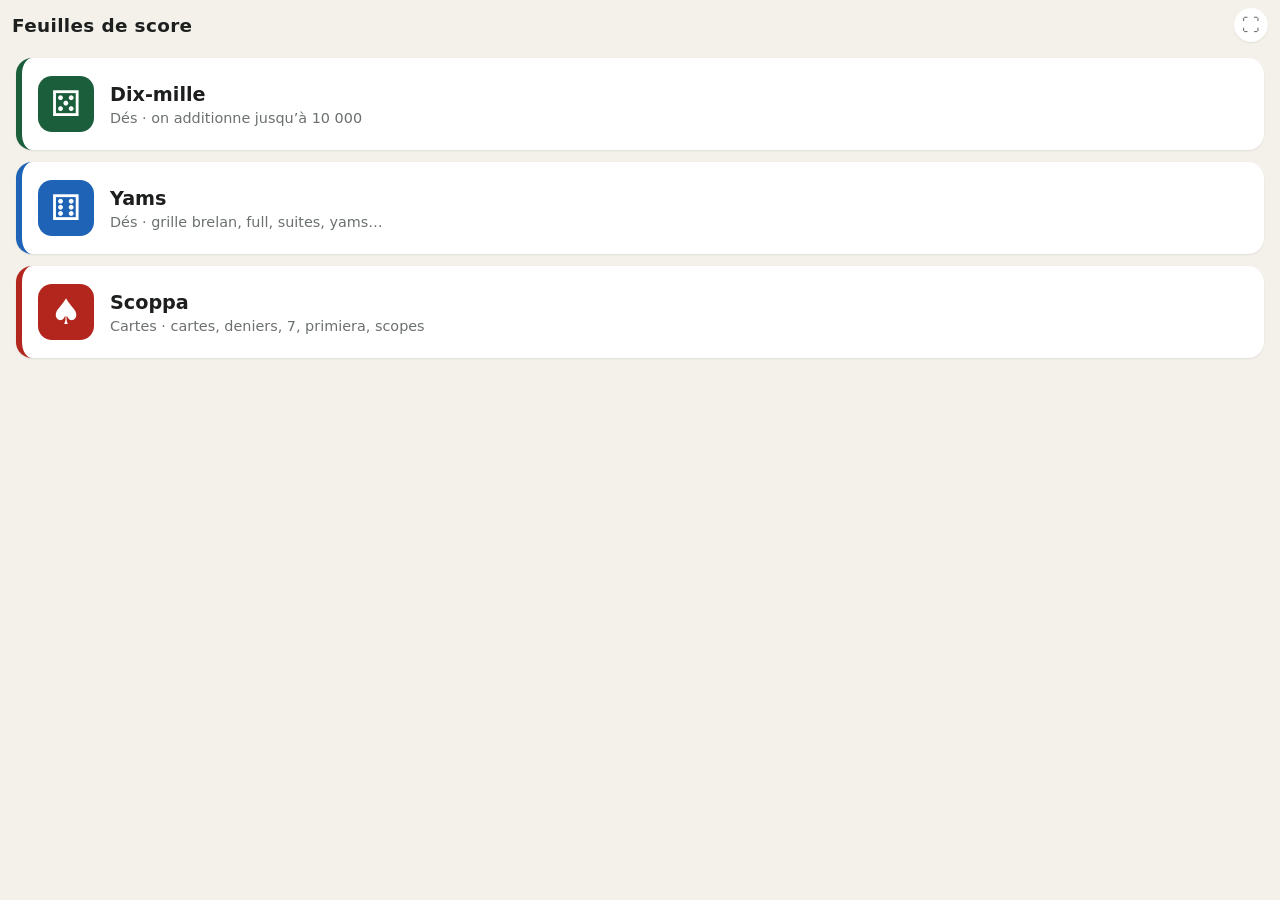
==== index.html @ cd030259 "Scoppa : saisie manche par manche avec les 5 types de points Boutons cartes, deniers, 7 de deniers e" ====
<!doctype html>
<html lang="fr">
<head>
  <meta charset="utf-8">
  <meta name="viewport" content="width=device-width, initial-scale=1, maximum-scale=1, user-scalable=no, viewport-fit=cover">
  <meta name="theme-color" content="#1b5e3b">
  <meta name="apple-mobile-web-app-capable" content="yes">
  <meta name="mobile-web-app-capable" content="yes">
  <meta name="apple-mobile-web-app-status-bar-style" content="black-translucent">
  <meta name="apple-mobile-web-app-title" content="Scores">
  <title>Feuilles de score</title>
  <link rel="manifest" href="manifest.webmanifest">
  <link rel="icon" href="icons/icon.svg" type="image/svg+xml">
  <link rel="apple-touch-icon" href="icons/icon-180.png">
  <link rel="stylesheet" href="style.css">
</head>
<body class="home">
  <header class="topbar">
    <h1>Feuilles de score</h1>
    <div class="topbar-actions">
      <button id="fsBtn" class="icon-btn" type="button" title="Plein écran" aria-label="Plein écran">⛶</button>
    </div>
  </header>

  <main class="games">
    <a class="game-card" href="dix-mille.html" style="--gc: #1b5e3b">
      <span class="game-icon">⚄</span>
      <span class="game-text"><strong>Dix-mille</strong><span>Dés · on additionne jusqu’à 10 000</span></span>
    </a>
    <a class="game-card" href="yams.html" style="--gc: #1e63b5">
      <span class="game-icon">⚅</span>
      <span class="game-text"><strong>Yams</strong><span>Dés · grille brelan, full, suites, yams…</span></span>
    </a>
    <a class="game-card" href="scoppa.html" style="--gc: #b3261e">
      <span class="game-icon">♠</span>
      <span class="game-text"><strong>Scoppa</strong><span>Cartes · cartes, deniers, 7, primiera, scopes</span></span>
    </a>
  </main>

  <div id="toast" class="toast" role="status" aria-live="polite"></div>

  <script src="common.js"></script>
  <script>initChrome();</script>
</body>
</html>
---- style.css ----
:root {
  --bg: #f3f1ea;
  --surface: #ffffff;
  --text: #1c1f1d;
  --muted: #6b716d;
  --line: #dcd8cc;
  --accent: #1b5e3b;
  --accent-text: #ffffff;
  --key: #ffffff;
  --key-fn: #e6e2d6;
  --key-press: #d3cfc2;
  --danger: #b3261e;
  --win: #b8860b;
  --shadow: 0 1px 2px rgba(0, 0, 0, .08);
}

@media (prefers-color-scheme: dark) {
  :root {
    --bg: #121412;
    --surface: #1d211e;
    --text: #eef0ec;
    --muted: #9aa29c;
    --line: #2f3530;
    --accent: #3fa36b;
    --accent-text: #08130c;
    --key: #262b27;
    --key-fn: #333a34;
    --key-press: #434b44;
    --danger: #f2766d;
    --win: #e8b931;
    --shadow: none;
  }
}

* { box-sizing: border-box; }

html, body {
  margin: 0;
  height: 100%;
  overflow: hidden;
  overscroll-behavior: none;
}

body {
  display: flex;
  flex-direction: column;
  height: 100dvh;
  background: var(--bg);
  color: var(--text);
  font-family: system-ui, -apple-system, "Segoe UI", Roboto, sans-serif;
  -webkit-tap-highlight-color: transparent;
  touch-action: manipulation;
  user-select: none;
  -webkit-user-select: none;
  padding: env(safe-area-inset-top) env(safe-area-inset-right) 0 env(safe-area-inset-left);
}

button {
  font: inherit;
  color: inherit;
  border: 0;
  background: none;
  cursor: pointer;
  touch-action: manipulation;
}

[hidden] { display: none !important; }

/* ---- Top bar ---- */
.topbar {
  display: flex;
  align-items: center;
  justify-content: space-between;
  padding: 8px 12px;
  flex: none;
}
.topbar h1 { font-size: 1.15rem; margin: 0; letter-spacing: .02em; }
.title { display: flex; align-items: center; gap: 6px; min-width: 0; }
.title h1 { white-space: nowrap; overflow: hidden; text-overflow: ellipsis; }
a.icon-btn {
  display: grid; place-items: center;
  text-decoration: none; color: var(--text);
  font-size: 1.6rem; line-height: 1; padding-bottom: 3px;
}
.topbar-actions { display: flex; gap: 6px; align-items: center; flex: none; }
.icon-btn {
  width: 34px; height: 34px; border-radius: 50%;
  font-size: 1.1rem; color: var(--muted); flex: none;
  background: var(--surface); box-shadow: var(--shadow);
}
.icon-btn.on { color: var(--win); }
#fsBtn.on { color: var(--accent); }
#soundBtn { font-size: 1.25rem; color: var(--accent); }
#soundBtn.off { color: var(--muted); text-decoration: line-through; opacity: .6; }
.pill-btn {
  padding: 8px 14px; border-radius: 999px;
  background: var(--surface); box-shadow: var(--shadow);
  font-weight: 600;
}
.editing .pill-btn { background: var(--accent); color: var(--accent-text); }

/* ---- Players ---- */
.players {
  flex: 1 1 auto;
  min-height: 0;
  overflow-y: auto;
  padding: 0 10px 8px;
  display: flex;
  flex-direction: column;
  gap: 6px;
}

.player {
  display: flex;
  align-items: center;
  gap: 8px;
  background: var(--surface);
  border-radius: 12px;
  padding: 6px 8px 6px 4px;
  box-shadow: var(--shadow);
  border: 2px solid transparent;
  min-height: 52px;
  flex: none;
  position: relative;
}
.player.selected { border-color: var(--pc); }
.player.turn .name::after {
  content: " ●";
  color: var(--pc);
  font-size: .7em;
  vertical-align: middle;
}
.player.dragging {
  opacity: .9;
  box-shadow: 0 6px 18px rgba(0, 0, 0, .25);
  z-index: 2;
}

.handle {
  width: 28px; align-self: stretch;
  display: grid; place-items: center;
  color: var(--muted); font-size: 1.1rem;
  touch-action: none; cursor: grab;
}

.dot {
  width: 22px; height: 22px; border-radius: 50%;
  background: var(--pc, var(--muted));
  flex: none;
}
button.dot { border: 2px solid var(--surface); outline: 2px solid var(--pc); }

.name {
  flex: 1 1 auto; min-width: 0;
  font-weight: 600; font-size: 1.02rem;
  white-space: nowrap; overflow: hidden; text-overflow: ellipsis;
}
.name-input {
  flex: 1 1 auto; min-width: 0;
  font: inherit; font-weight: 600; font-size: 16px;
  padding: 8px 10px; border-radius: 8px;
  border: 1px solid var(--line); background: var(--bg); color: var(--text);
  user-select: text; -webkit-user-select: text;
}

.score {
  text-align: right;
  font-variant-numeric: tabular-nums;
  padding: 4px 6px;
  border-radius: 8px;
  min-width: 76px;
}
.score .total { font-size: 1.25rem; font-weight: 700; display: block; line-height: 1.1; }
.score .last { font-size: .75rem; color: var(--muted); display: block; }
.score.win .total { color: var(--win); }
.player.setting .score { background: var(--key-fn); }

.add-box {
  width: 84px; height: 38px;
  border-radius: 8px;
  border: 1px dashed var(--line);
  display: flex; align-items: center; justify-content: flex-end;
  padding: 0 8px;
  font-variant-numeric: tabular-nums;
  font-weight: 600;
  color: var(--muted);
  flex: none;
}
.player.selected .add-box {
  border: 2px solid var(--pc);
  color: var(--text);
}
.player.selected .add-box.caret::after {
  content: "";
  width: 2px; height: 1.1em; margin-left: 2px;
  background: var(--text);
  animation: blink 1s steps(1) infinite;
}
@keyframes blink { 50% { opacity: 0; } }

.del-btn {
  width: 34px; height: 34px; border-radius: 50%;
  color: var(--danger); font-size: 1.2rem;
  flex: none;
}

.palette {
  display: flex; flex-wrap: wrap; gap: 10px;
  padding: 4px 8px 10px 36px;
  flex: none;
}
.palette button {
  width: 32px; height: 32px; border-radius: 50%;
  border: 3px solid var(--surface);
  outline: 2px solid transparent;
}
.palette button.current { outline-color: var(--text); }

.empty {
  color: var(--muted); text-align: center; padding: 24px 12px;
}

/* ---- Bottom panels ---- */
.panel {
  flex: none;
  background: var(--bg);
  border-top: 1px solid var(--line);
  padding: 8px 8px calc(8px + env(safe-area-inset-bottom));
}

.entry {
  display: flex; align-items: center; gap: 10px;
  padding: 2px 4px 8px;
  min-height: 48px;
}
.entry-text { flex: 1; min-width: 0; }
.entry-name { font-size: .85rem; color: var(--muted); white-space: nowrap; overflow: hidden; text-overflow: ellipsis; }
.entry-calc {
  font-size: 1.3rem; font-weight: 700;
  font-variant-numeric: tabular-nums;
  white-space: nowrap; overflow: hidden; text-overflow: ellipsis;
}
.mode-btn {
  padding: 8px 12px; border-radius: 10px;
  background: var(--key-fn); font-weight: 600; font-size: .9rem;
}
.mode-btn.on { background: var(--accent); color: var(--accent-text); }

.keypad {
  display: grid;
  grid-template-columns: repeat(4, 1fr);
  grid-auto-rows: clamp(46px, 8.5dvh, 72px);
  gap: 6px;
}
.keypad button {
  background: var(--key);
  border-radius: 12px;
  font-size: 1.5rem;
  font-weight: 500;
  box-shadow: var(--shadow);
}
.keypad button.fn { background: var(--key-fn); font-size: 1.35rem; }
.keypad button.ok {
  grid-column: span 2;
  background: var(--accent); color: var(--accent-text);
  font-weight: 700; font-size: 1.2rem;
}
.keypad button:active, .keypad button.pressed { background: var(--key-press); }
.keypad button.ok:active { filter: brightness(.9); }

.keypad button.span2 { grid-column: span 2; }
.keypad.compact { grid-auto-rows: clamp(40px, 6.6dvh, 60px); }

/* ---- Chips (quick values, target choice) ---- */
.chips { display: flex; flex-wrap: wrap; gap: 6px; }
.chip {
  padding: 8px 12px; border-radius: 999px;
  background: var(--surface); box-shadow: var(--shadow);
  font-weight: 600; font-variant-numeric: tabular-nums;
  min-width: 44px;
}
.chip.on { background: var(--accent); color: var(--accent-text); }
.chip.cross { color: var(--danger); }
.chip.clear { color: var(--muted); }
.chips.quick { padding: 0 4px 8px; min-height: 44px; }
.target-row {
  display: flex; align-items: center; gap: 8px; flex-wrap: wrap;
  padding: 4px 4px 6px; font-weight: 600;
}

.edit-panel { display: flex; flex-direction: column; gap: 8px; }
.wide-btn {
  padding: 14px; border-radius: 12px;
  background: var(--surface); box-shadow: var(--shadow);
  font-weight: 600;
}
.wide-btn.primary { background: var(--accent); color: var(--accent-text); }
.wide-btn.danger { color: var(--danger); }

.toast {
  position: fixed; left: 50%; top: calc(56px + env(safe-area-inset-top));
  z-index: 10;
  transform: translateX(-50%);
  background: var(--text); color: var(--bg);
  padding: 8px 14px; border-radius: 999px;
  font-size: .9rem; opacity: 0; pointer-events: none;
  transition: opacity .2s;
  white-space: nowrap;
}
.toast.show { opacity: .92; }

/* ---- Yams sheet ---- */
.grid-wrap {
  flex: 1 1 auto;
  min-height: 0;
  overflow: auto;
  padding: 0 6px 8px;
}
.sheet {
  border-collapse: separate;
  border-spacing: 0;
  min-width: 100%;
  font-variant-numeric: tabular-nums;
  background: var(--surface);
  border-radius: 12px;
  box-shadow: var(--shadow);
}
.sheet th, .sheet td {
  border-bottom: 1px solid var(--line);
  padding: 0 6px;
  height: 30px;
  text-align: center;
}
.sheet tbody th {
  position: sticky; left: 0; z-index: 1;
  background: var(--surface);
  text-align: left; font-weight: 500; font-size: .9rem;
  white-space: nowrap;
  border-right: 1px solid var(--line);
}
.sheet thead th {
  position: sticky; top: 0; z-index: 2;
  background: var(--surface);
  height: 38px;
  font-size: .85rem;
  border-bottom: 3px solid var(--line);
}
.sheet thead th:first-child { left: 0; z-index: 3; border-radius: 12px 0 0 0; }
.sheet thead th.pcol {
  border-bottom-color: var(--pc);
  min-width: 58px; max-width: 90px;
  overflow: hidden; text-overflow: ellipsis; white-space: nowrap;
}
.sheet thead th.pcol.turn { background: color-mix(in srgb, var(--pc) 22%, var(--surface)); }
.sheet td.turn { background: color-mix(in srgb, var(--pc) 9%, var(--surface)); }
.sheet .die { font-size: 1.4rem; line-height: 1; vertical-align: -2px; }
.keypad button.cross { color: var(--danger); }
.sheet td.box { font-weight: 600; font-size: 1.05rem; cursor: pointer; }
.sheet td.crossed { color: var(--danger); }
.sheet td.selected {
  outline: 3px solid var(--pc);
  outline-offset: -3px;
  border-radius: 6px;
}
.sheet td.selected.caret::after {
  content: "";
  display: inline-block; vertical-align: middle;
  width: 2px; height: 1em; margin-left: 1px;
  background: var(--text);
  animation: blink 1s steps(1) infinite;
}
.sheet tr.calc th, .sheet tr.calc td {
  background: var(--key-fn);
  font-weight: 700;
  font-size: .9rem;
}
.sheet tr.calc td.hint { color: var(--muted); font-weight: 500; font-style: italic; }
.sheet tr.sep th, .sheet tr.sep td { border-top: 2px solid var(--line); }
.sheet tr.grand th, .sheet tr.grand td { font-size: 1.05rem; height: 36px; border-bottom: 0; }
.sheet tr.grand th { border-radius: 0 0 0 12px; }

/* ---- Home ---- */
body.home { overflow-y: auto; }
.games {
  display: flex; flex-direction: column; gap: 12px;
  padding: 8px 16px calc(16px + env(safe-area-inset-bottom));
}
.game-card {
  display: flex; align-items: center; gap: 16px;
  padding: 18px 16px;
  border-radius: 16px;
  background: var(--surface); box-shadow: var(--shadow);
  color: var(--text); text-decoration: none;
  border-left: 6px solid var(--gc);
}
.game-card:active { background: var(--key-press); }
.game-icon {
  width: 56px; height: 56px; flex: none;
  display: grid; place-items: center;
  border-radius: 14px;
  background: var(--gc); color: #fff;
  font-size: 2.2rem; line-height: 1;
}
.game-text { display: flex; flex-direction: column; gap: 4px; min-width: 0; }
.game-text strong { font-size: 1.2rem; }
.game-text span { color: var(--muted); font-size: .9rem; }

/* ---- Scoppa ---- */
.board {
  display: flex; flex-wrap: wrap; gap: 8px;
  padding: 0 10px 8px;
  flex: none;
}
.team {
  flex: 1 1 0; min-width: 90px;
  background: var(--surface); box-shadow: var(--shadow);
  border-radius: 12px;
  border-top: 5px solid var(--pc);
  padding: 6px 10px 8px;
  text-align: center;
}
.team-name { font-weight: 600; font-size: .9rem; white-space: nowrap; overflow: hidden; text-overflow: ellipsis; }
.team-score { font-size: 2rem; font-weight: 800; line-height: 1.1; font-variant-numeric: tabular-nums; }
.team.won .team-score { color: var(--win); }
.board-info { flex-basis: 100%; text-align: center; color: var(--muted); font-size: .8rem; }
.board-info.won { color: var(--win); font-weight: 700; font-size: .95rem; }

.sheet-wrap {
  flex: 1 1 auto; min-height: 0;
  overflow-y: auto;
  padding: 0 10px 10px;
}
.manche {
  background: var(--surface); box-shadow: var(--shadow);
  border-radius: 14px;
  padding: 10px;
  border: 2px solid transparent;
}
.manche.editing-manche { border-color: var(--win); }
.manche-head { display: flex; align-items: baseline; justify-content: space-between; gap: 8px; padding: 0 2px 8px; }
.manche-head h2 { font-size: 1.05rem; margin: 0; }
.link-btn { color: var(--danger); font-size: .85rem; font-weight: 600; padding: 4px; }

.manche-grid { display: grid; gap: 8px; align-items: center; }
.col-head {
  text-align: center; font-weight: 700; font-size: .85rem;
  border-bottom: 3px solid var(--pc);
  padding-bottom: 4px;
  white-space: nowrap; overflow: hidden; text-overflow: ellipsis;
}
.pt-label { display: flex; flex-direction: column; line-height: 1.15; }
.pt-label strong { font-size: .98rem; }
.pt-label span { font-size: .72rem; color: var(--muted); }
.pt-btn {
  height: 48px; border-radius: 12px;
  border: 2px dashed var(--line);
  font-weight: 800; font-size: 1.15rem;
  color: #fff;
}
.pt-btn.on {
  border: 2px solid var(--pc);
  background: var(--pc);
  text-shadow: 0 1px 2px rgba(0, 0, 0, .35);
}
.stepper {
  display: flex; align-items: center; justify-content: space-between;
  height: 48px; border-radius: 12px;
  border: 2px solid var(--line);
  overflow: hidden;
}
.stepper.on { border-color: var(--pc); }
.stepper button { width: 34px; height: 100%; font-size: 1.4rem; font-weight: 600; background: var(--key-fn); flex: none; }
.stepper button:active { background: var(--key-press); }
.stepper .count { flex: 1; text-align: center; font-weight: 800; font-size: 1.15rem; font-variant-numeric: tabular-nums; }
.total-label { font-weight: 700; }
.manche-total {
  text-align: center; font-weight: 800; font-size: 1.3rem;
  color: var(--pc);
  font-variant-numeric: tabular-nums;
}

.past { margin-top: 14px; }
.past h3 { font-size: .85rem; color: var(--muted); margin: 0 4px 6px; font-weight: 600; }
.past-row {
  display: flex; align-items: center; gap: 10px;
  background: var(--surface); box-shadow: var(--shadow);
  border-radius: 10px;
  padding: 4px 4px 4px 12px;
  margin-bottom: 6px;
}
.past-row.current { outline: 2px solid var(--win); }
.past-num { font-weight: 700; color: var(--muted); min-width: 52px; font-size: .9rem; }
.past-scores { flex: 1; display: flex; gap: 14px; }
.past-score {
  font-weight: 800; font-variant-numeric: tabular-nums;
  border-bottom: 3px solid var(--pc);
  min-width: 22px; text-align: center;
}
.past-btn { width: 38px; height: 38px; border-radius: 50%; color: var(--muted); font-size: 1.05rem; flex: none; }
.past-btn.del { color: var(--danger); }

.round-actions { display: flex; gap: 8px; align-items: stretch; }
.round-actions .mode-btn { width: 56px; font-size: 1.4rem; padding: 0; }
.round-actions .wide-btn { flex: 1; font-size: 1.1rem; padding: 16px; }
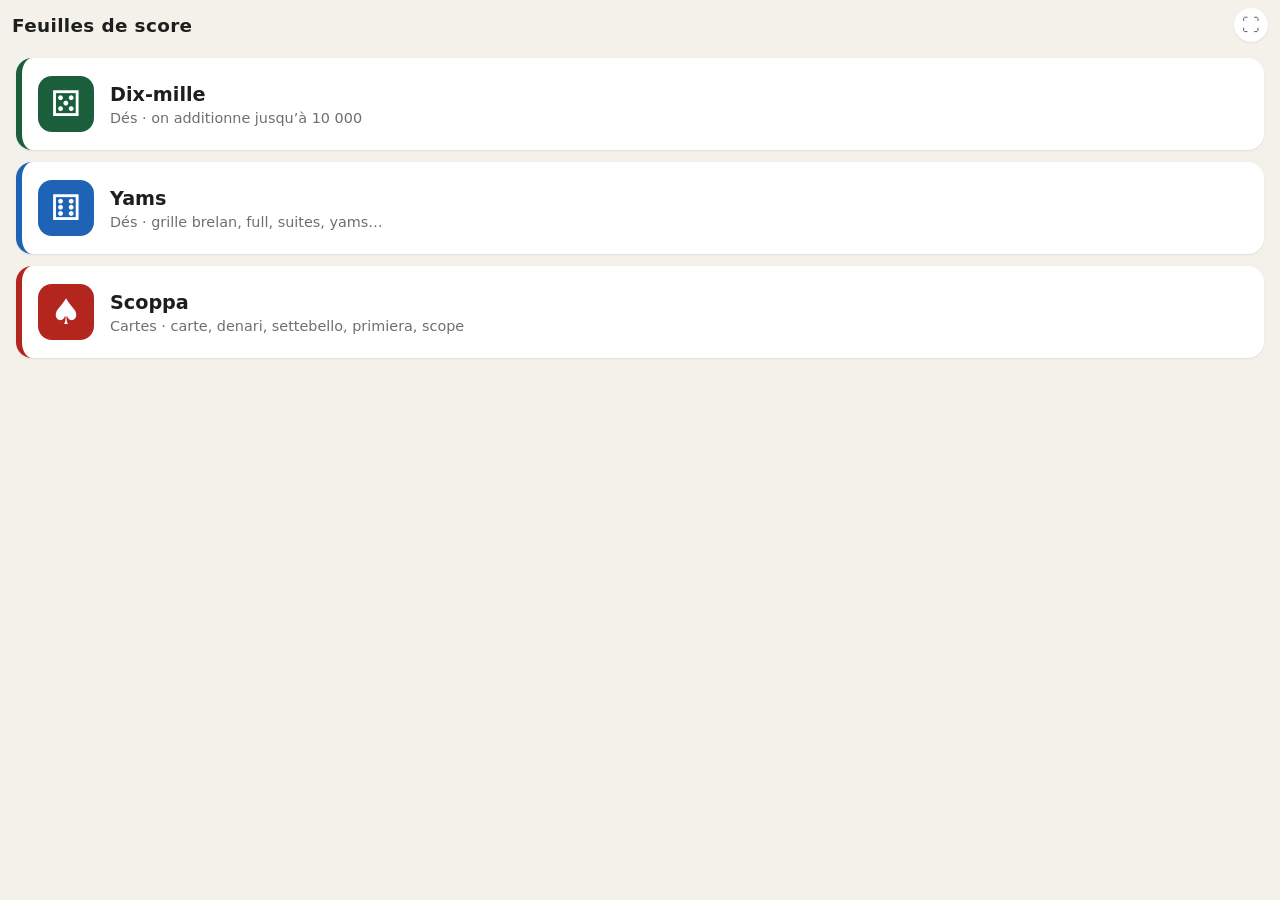
==== commit d8432bf0: "iPhone : barre du haut opaque contre le flou d'iOS 26 ; scoppa en italien iOS 26 floute le haut des " ====
--- a/index.html
+++ b/index.html
@@ -3,10 +3,11 @@
 <head>
   <meta charset="utf-8">
   <meta name="viewport" content="width=device-width, initial-scale=1, maximum-scale=1, user-scalable=no, viewport-fit=cover">
-  <meta name="theme-color" content="#1b5e3b">
+  <meta name="theme-color" content="#f3f1ea" media="(prefers-color-scheme: light)">
+  <meta name="theme-color" content="#121412" media="(prefers-color-scheme: dark)">
   <meta name="apple-mobile-web-app-capable" content="yes">
   <meta name="mobile-web-app-capable" content="yes">
-  <meta name="apple-mobile-web-app-status-bar-style" content="black-translucent">
+  <meta name="apple-mobile-web-app-status-bar-style" content="default">
   <meta name="apple-mobile-web-app-title" content="Scores">
   <title>Feuilles de score</title>
   <link rel="manifest" href="manifest.webmanifest">
@@ -33,7 +34,7 @@
     </a>
     <a class="game-card" href="scoppa.html" style="--gc: #b3261e">
       <span class="game-icon">♠</span>
-      <span class="game-text"><strong>Scoppa</strong><span>Cartes · cartes, deniers, 7, primiera, scopes</span></span>
+      <span class="game-text"><strong>Scoppa</strong><span>Cartes · carte, denari, settebello, primiera, scope</span></span>
     </a>
   </main>
 
--- a/style.css
+++ b/style.css
@@ -12,6 +12,7 @@
   --danger: #b3261e;
   --win: #b8860b;
   --shadow: 0 1px 2px rgba(0, 0, 0, .08);
+  --zebra: #f6f5f1;
 }
 
 @media (prefers-color-scheme: dark) {
@@ -29,6 +30,7 @@
     --danger: #f2766d;
     --win: #e8b931;
     --shadow: none;
+    --zebra: #272c28;
   }
 }
 
@@ -52,7 +54,7 @@
   touch-action: manipulation;
   user-select: none;
   -webkit-user-select: none;
-  padding: env(safe-area-inset-top) env(safe-area-inset-right) 0 env(safe-area-inset-left);
+  padding: 0 env(safe-area-inset-right) 0 env(safe-area-inset-left);
 }
 
 button {
@@ -71,8 +73,12 @@
   display: flex;
   align-items: center;
   justify-content: space-between;
-  padding: 8px 12px;
-  flex: none;
+  padding: calc(8px + env(safe-area-inset-top)) 12px 8px;
+  flex: none;
+  /* Opaque, full-width and pinned to the top: iOS 26 then takes this color
+     for the status bar area instead of blurring the content beneath it. */
+  position: sticky; top: 0; z-index: 5;
+  background: var(--bg);
 }
 .topbar h1 { font-size: 1.15rem; margin: 0; letter-spacing: .02em; }
 .title { display: flex; align-items: center; gap: 6px; min-width: 0; }
@@ -282,7 +288,45 @@
 .chip.on { background: var(--accent); color: var(--accent-text); }
 .chip.cross { color: var(--danger); }
 .chip.clear { color: var(--muted); }
-.chips.quick { padding: 0 4px 8px; min-height: 44px; }
+.quick-actions { padding: 0 2px 8px; }
+.quick-actions:empty, .quick-values:empty { display: none; }
+.quick-values {
+  display: grid;
+  grid-template-columns: repeat(auto-fill, minmax(46px, 1fr));
+  gap: 6px;
+  padding: 0 2px 4px;
+}
+.quick-values .chip { min-width: 0; padding: 10px 0; font-size: 1.05rem; }
+.keypad.yams-pad {
+  grid-template-columns: repeat(3, 1fr);
+  grid-auto-rows: clamp(42px, 6.4dvh, 56px);
+}
+.keypad.yams-pad button.ok { grid-column: auto; font-size: 1.5rem; }
+.combo-pad { display: flex; flex-direction: column; gap: 6px; padding: 0 2px 4px; }
+.combo-row {
+  display: grid;
+  grid-template-columns: 62px repeat(6, 1fr);
+  gap: 5px; align-items: center;
+}
+.combo-label { font-size: .75rem; font-weight: 600; color: var(--muted); line-height: 1.1; }
+.combo-die {
+  height: 46px; border-radius: 10px;
+  background: var(--surface); box-shadow: var(--shadow);
+  font-size: 2rem; line-height: 1;
+  border: 2px solid transparent;
+}
+.combo-die.on { background: var(--accent); color: var(--accent-text); }
+.combo-ok { margin-top: 2px; padding: 12px; }
+.combo-ok:disabled { opacity: .45; }
+.quick-values.wide { grid-template-columns: repeat(auto-fit, minmax(48px, 1fr)); }
+.quick-values .chip.two-line {
+  display: flex; flex-direction: column; align-items: center; gap: 2px;
+  padding: 8px 0; border-radius: 14px;
+}
+.chip-die { font-size: 2rem; line-height: 1; }
+.chip-main { font-size: 1.05rem; }
+.chip-sub { font-size: .8rem; font-weight: 500; opacity: .75; }
+.entry .mode-btn[aria-label] { font-size: 1.3rem; padding: 6px 12px; }
 .target-row {
   display: flex; align-items: center; gap: 8px; flex-wrap: wrap;
   padding: 4px 4px 6px; font-weight: 600;
@@ -351,23 +395,19 @@
   min-width: 58px; max-width: 90px;
   overflow: hidden; text-overflow: ellipsis; white-space: nowrap;
 }
+.sheet thead th.pcol { cursor: pointer; }
 .sheet thead th.pcol.turn { background: color-mix(in srgb, var(--pc) 22%, var(--surface)); }
 .sheet td.turn { background: color-mix(in srgb, var(--pc) 9%, var(--surface)); }
 .sheet .die { font-size: 1.4rem; line-height: 1; vertical-align: -2px; }
 .keypad button.cross { color: var(--danger); }
+.sheet tr.alt th, .sheet tr.alt td { background: var(--zebra); }
+.sheet tr.alt td.turn { background: color-mix(in srgb, var(--pc) 9%, var(--zebra)); }
 .sheet td.box { font-weight: 600; font-size: 1.05rem; cursor: pointer; }
 .sheet td.crossed { color: var(--danger); }
 .sheet td.selected {
   outline: 3px solid var(--pc);
   outline-offset: -3px;
   border-radius: 6px;
-}
-.sheet td.selected.caret::after {
-  content: "";
-  display: inline-block; vertical-align: middle;
-  width: 2px; height: 1em; margin-left: 1px;
-  background: var(--text);
-  animation: blink 1s steps(1) infinite;
 }
 .sheet tr.calc th, .sheet tr.calc td {
   background: var(--key-fn);
@@ -479,6 +519,30 @@
   font-variant-numeric: tabular-nums;
 }
 
+/* 3 to 6 teams: labels on their own line, narrow team columns. */
+.manche-grid.many { gap: 6px 5px; }
+.manche-grid.many .pt-label {
+  grid-column: 1 / -1;
+  flex-direction: row; align-items: baseline; gap: 8px;
+  margin-top: 4px;
+}
+.manche-grid.many .col-head { font-size: .72rem; padding-bottom: 3px; }
+.manche-grid.many .pt-btn {
+  height: 42px; font-size: 1rem;
+  background: color-mix(in srgb, var(--pc) 10%, transparent);
+}
+.manche-grid.many .pt-btn.on { background: var(--pc); }
+.manche-grid.many .stepper { flex-direction: column; height: auto; }
+.manche-grid.many .stepper button { width: 100%; height: 34px; }
+.manche-grid.many .stepper .count { padding: 2px 0; }
+.manche-grid.many .total-label { margin-top: 2px; }
+.manche-grid.many .manche-total { font-size: 1.1rem; }
+
+.board.compact { gap: 6px; }
+.board.compact .team { flex-basis: calc(33.333% - 4px); padding: 4px 6px 5px; border-top-width: 4px; }
+.board.compact .team-name { font-size: .78rem; }
+.board.compact .team-score { font-size: 1.4rem; }
+
 .past { margin-top: 14px; }
 .past h3 { font-size: .85rem; color: var(--muted); margin: 0 4px 6px; font-weight: 600; }
 .past-row {
@@ -490,7 +554,7 @@
 }
 .past-row.current { outline: 2px solid var(--win); }
 .past-num { font-weight: 700; color: var(--muted); min-width: 52px; font-size: .9rem; }
-.past-scores { flex: 1; display: flex; gap: 14px; }
+.past-scores { flex: 1; display: flex; gap: 10px 14px; flex-wrap: wrap; }
 .past-score {
   font-weight: 800; font-variant-numeric: tabular-nums;
   border-bottom: 3px solid var(--pc);
@@ -502,3 +566,76 @@
 .round-actions { display: flex; gap: 8px; align-items: stretch; }
 .round-actions .mode-btn { width: 56px; font-size: 1.4rem; padding: 0; }
 .round-actions .wide-btn { flex: 1; font-size: 1.1rem; padding: 16px; }
+
+/* ---- End-of-game statistics ---- */
+.stats-overlay {
+  position: fixed; inset: 0; z-index: 20;
+  background: rgba(0, 0, 0, .45);
+  display: flex; align-items: flex-end; justify-content: center;
+}
+.stats-sheet {
+  width: 100%; max-width: 640px;
+  max-height: calc(100dvh - 24px - env(safe-area-inset-top));
+  overflow-y: auto;
+  background: var(--bg);
+  border-radius: 18px 18px 0 0;
+  padding: 12px 16px calc(16px + env(safe-area-inset-bottom));
+  user-select: text; -webkit-user-select: text;
+}
+.stats-head { display: flex; align-items: center; justify-content: space-between; gap: 8px; }
+.stats-head h2 { margin: 0; font-size: 1.25rem; }
+.stats-headline { font-size: 1.05rem; font-weight: 600; margin: 6px 0 4px; }
+.stats-sheet h3 { font-size: .85rem; color: var(--muted); font-weight: 600; margin: 16px 0 6px; }
+.stats-note { color: var(--muted); font-size: .8rem; margin: 6px 0 0; }
+.stats-actions { display: flex; flex-direction: column; gap: 8px; margin-top: 18px; }
+
+.legend { display: flex; flex-wrap: wrap; gap: 6px 14px; margin-bottom: 6px; font-size: .85rem; }
+.legend-item { display: inline-flex; align-items: center; gap: 6px; }
+.legend .key, .chart-tip .key { width: 14px; height: 3px; border-radius: 2px; flex: none; }
+
+.chart {
+  position: relative;
+  background: var(--surface); box-shadow: var(--shadow);
+  border-radius: 12px;
+  padding: 6px 4px 2px;
+}
+.chart svg { display: block; width: 100%; height: auto; touch-action: none; overflow: visible; }
+.chart .grid { stroke: var(--line); stroke-width: 1; }
+.chart .tick { fill: var(--muted); font-size: 10.5px; font-variant-numeric: tabular-nums; }
+.chart .target { stroke: var(--muted); stroke-width: 1; }
+.chart .target-label { font-weight: 600; }
+.chart .line { fill: none; stroke-width: 2; stroke-linejoin: round; stroke-linecap: round; }
+.chart .dot { stroke: var(--surface); stroke-width: 2; }
+.chart .rule { stroke: var(--muted); stroke-width: 1; }
+.chart-tip {
+  position: absolute; top: 8px;
+  background: var(--surface);
+  border: 1px solid var(--line);
+  border-radius: 10px;
+  box-shadow: 0 4px 14px rgba(0, 0, 0, .15);
+  padding: 6px 10px;
+  font-size: .8rem;
+  pointer-events: none;
+  min-width: 120px;
+}
+.chart-tip-head { color: var(--muted); font-weight: 600; margin-bottom: 2px; }
+.chart-tip-row { display: flex; align-items: center; gap: 6px; }
+.chart-tip-row span:nth-child(2) { flex: 1; white-space: nowrap; overflow: hidden; text-overflow: ellipsis; max-width: 110px; }
+.chart-tip-row strong { font-variant-numeric: tabular-nums; }
+
+.stats-table-wrap {
+  overflow-x: auto;
+  background: var(--surface); box-shadow: var(--shadow);
+  border-radius: 12px;
+}
+.stats-table { border-collapse: collapse; width: 100%; font-size: .88rem; }
+.stats-table th, .stats-table td { padding: 7px 8px; border-bottom: 1px solid var(--line); text-align: center; white-space: nowrap; }
+.stats-table tr:last-child th, .stats-table tr:last-child td { border-bottom: 0; }
+.stats-table tbody th { text-align: left; font-weight: 500; color: var(--muted); }
+.stats-table thead th {
+  font-weight: 700; font-size: .8rem;
+  border-bottom: 3px solid var(--pc, var(--line));
+  max-width: 90px; overflow: hidden; text-overflow: ellipsis;
+}
+.stats-table td { font-weight: 600; font-variant-numeric: tabular-nums; }
+.board-info .stats-link { color: var(--accent); font-size: .9rem; padding: 0 2px; }
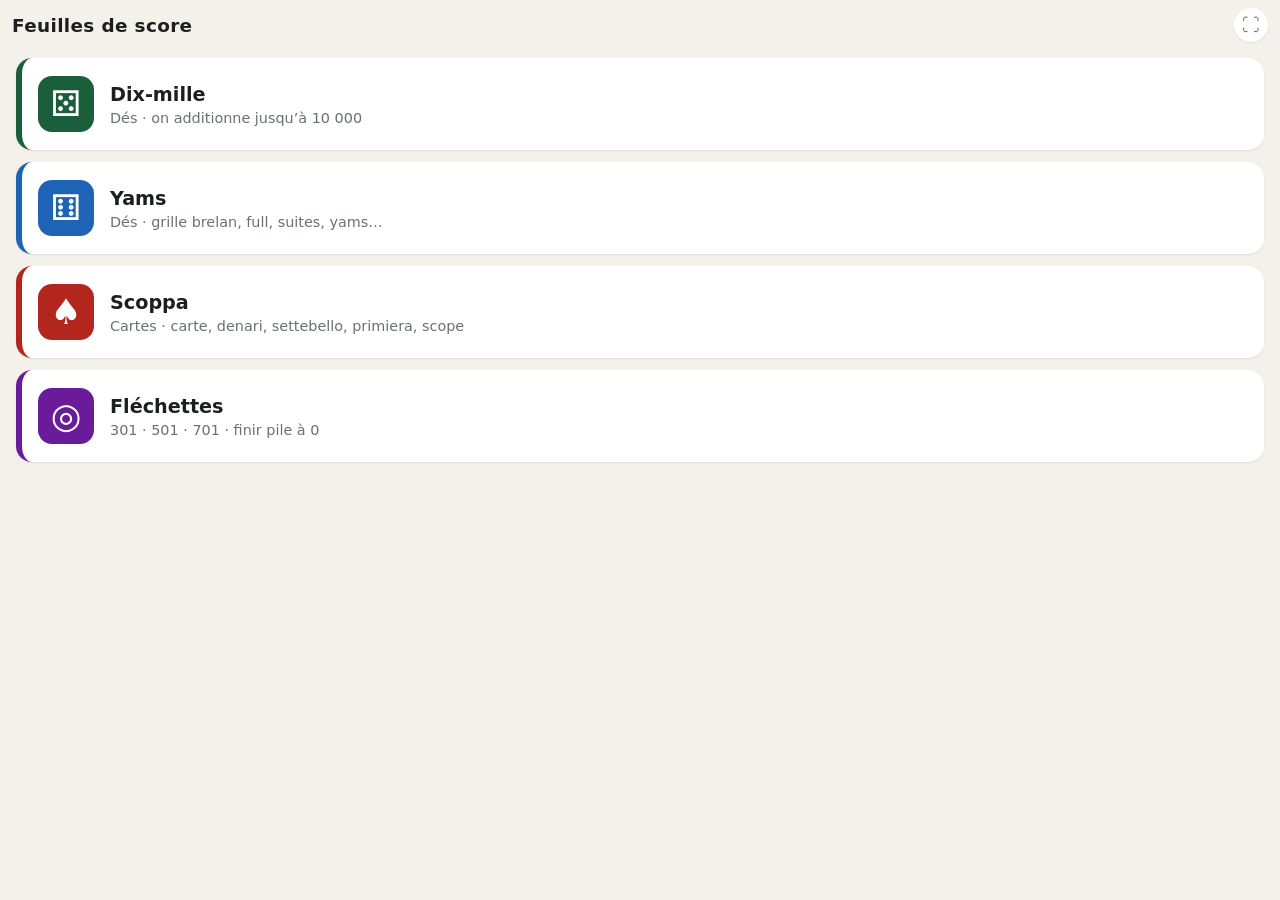
==== commit 9afa5b67: "Ajoute les fléchettes : compte à rebours jusqu'à exactement 0 Départ à 301, 501 ou 701 ; chaque volé" ====
--- a/index.html
+++ b/index.html
@@ -26,7 +26,7 @@
   <main class="games">
     <a class="game-card" href="dix-mille.html" style="--gc: #1b5e3b">
       <span class="game-icon">⚄</span>
-      <span class="game-text"><strong>Dix-mille</strong><span>Dés · on additionne jusqu’à 10 000</span></span>
+      <span class="game-text"><strong>Dix-mille</strong><span>Dés · on additionne jusqu’à 10&nbsp;000</span></span>
     </a>
     <a class="game-card" href="yams.html" style="--gc: #1e63b5">
       <span class="game-icon">⚅</span>
@@ -36,6 +36,10 @@
       <span class="game-icon">♠</span>
       <span class="game-text"><strong>Scoppa</strong><span>Cartes · carte, denari, settebello, primiera, scope</span></span>
     </a>
+    <a class="game-card" href="flechettes.html" style="--gc: #6a1b9a">
+      <span class="game-icon">◎</span>
+      <span class="game-text"><strong>Fléchettes</strong><span>301 · 501 · 701 · finir pile à 0</span></span>
+    </a>
   </main>
 
   <div id="toast" class="toast" role="status" aria-live="polite"></div>
--- a/style.css
+++ b/style.css
@@ -275,6 +275,7 @@
 .keypad button.ok:active { filter: brightness(.9); }
 
 .keypad button.span2 { grid-column: span 2; }
+.keypad button.ok.span4 { grid-column: span 4; }
 .keypad.compact { grid-auto-rows: clamp(40px, 6.6dvh, 60px); }
 
 /* ---- Chips (quick values, target choice) ---- */
@@ -639,3 +640,43 @@
 }
 .stats-table td { font-weight: 600; font-variant-numeric: tabular-nums; }
 .board-info .stats-link { color: var(--accent); font-size: .9rem; padding: 0 2px; }
+
+/* ---- Primiera calculator ---- */
+.calc-btn {
+  align-self: flex-start;
+  margin-top: 4px;
+  padding: 4px 8px; border-radius: 999px;
+  background: var(--key-fn);
+  font-size: .75rem; font-weight: 600;
+}
+.manche-grid.many .calc-btn { margin: 0 0 0 auto; align-self: center; }
+.prim-tabs { display: flex; flex-wrap: wrap; gap: 6px; margin: 10px 0 12px; }
+.prim-tab {
+  flex: 1 1 0; min-width: 90px;
+  display: flex; flex-direction: column; align-items: center; gap: 2px;
+  padding: 6px 8px; border-radius: 12px;
+  background: var(--surface); box-shadow: var(--shadow);
+  border: 2px solid transparent; border-top: 4px solid var(--pc);
+}
+.prim-tab.on { border-color: var(--pc); }
+.prim-tab-name { font-size: .8rem; font-weight: 600; max-width: 100%; white-space: nowrap; overflow: hidden; text-overflow: ellipsis; }
+.prim-tab strong { font-size: 1.3rem; font-variant-numeric: tabular-nums; }
+.prim-row {
+  display: grid;
+  grid-template-columns: 56px repeat(8, minmax(0, 1fr));
+  gap: 4px; align-items: center;
+  margin-bottom: 6px;
+}
+.prim-suit { font-size: .78rem; font-weight: 700; }
+.prim-card {
+  display: flex; flex-direction: column; align-items: center;
+  padding: 6px 0; border-radius: 10px;
+  background: var(--surface); box-shadow: var(--shadow);
+  min-width: 0;
+}
+.prim-card-label { font-weight: 800; font-size: 1rem; line-height: 1.1; }
+.prim-card-label.long { font-size: .72rem; line-height: 1.55; }
+.prim-card-value { font-size: .68rem; opacity: .7; }
+.prim-card.on { background: var(--accent); color: var(--accent-text); }
+.prim-result { text-align: center; margin-top: 10px; }
+.stats-actions .wide-btn:disabled { opacity: .45; }
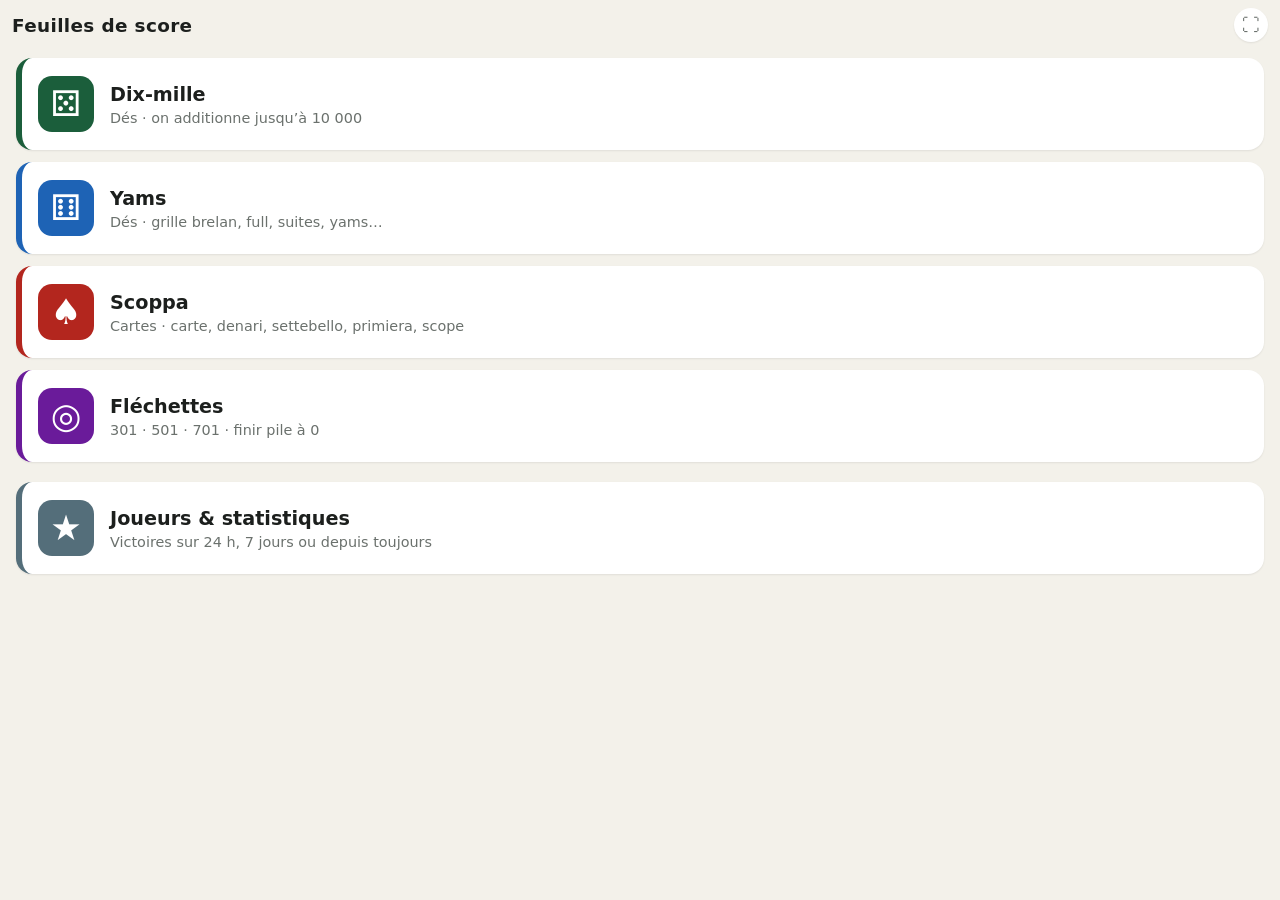
==== commit 96e4739b: "Joueurs communs à tous les jeux et statistiques globales - roster.js : liste de joueurs partagée (no" ====
--- a/index.html
+++ b/index.html
@@ -40,6 +40,10 @@
       <span class="game-icon">◎</span>
       <span class="game-text"><strong>Fléchettes</strong><span>301 · 501 · 701 · finir pile à 0</span></span>
     </a>
+    <a class="game-card players-card" href="joueurs.html" style="--gc: #546e7a">
+      <span class="game-icon">★</span>
+      <span class="game-text"><strong>Joueurs &amp; statistiques</strong><span>Victoires sur 24 h, 7 jours ou depuis toujours</span></span>
+    </a>
   </main>
 
   <div id="toast" class="toast" role="status" aria-live="polite"></div>
--- a/style.css
+++ b/style.css
@@ -680,3 +680,53 @@
 .prim-card.on { background: var(--accent); color: var(--accent-text); }
 .prim-result { text-align: center; margin-top: 10px; }
 .stats-actions .wide-btn:disabled { opacity: .45; }
+
+/* ---- Shared roster ---- */
+.roster-picker { padding: 2px 0 4px; align-items: center; }
+.picker-label { color: var(--muted); font-size: .85rem; font-weight: 600; }
+.roster-chip { display: inline-flex; align-items: center; gap: 6px; }
+.roster-chip::before {
+  content: ""; width: 10px; height: 10px; border-radius: 50%;
+  background: var(--pc); flex: none;
+}
+.roster-chip.on::before { box-shadow: 0 0 0 2px #fff; }
+.roster-chip.on { background: var(--pc); color: #fff; text-shadow: 0 1px 2px rgba(0, 0, 0, .35); }
+.roster-chip.taken { opacity: .45; }
+.roster-new { color: var(--accent); }
+.team-edit {
+  background: var(--surface); box-shadow: var(--shadow);
+  border-radius: 12px; border-left: 5px solid var(--pc);
+  padding: 8px 10px 10px;
+  flex: none;
+}
+.team-edit-head { display: flex; align-items: center; gap: 8px; margin-bottom: 6px; }
+.team-edit-head strong { flex: 1; min-width: 0; overflow: hidden; text-overflow: ellipsis; white-space: nowrap; }
+
+/* ---- Global statistics page ---- */
+.players-card { margin-top: 8px; }
+.global { padding: 0 16px calc(24px + env(safe-area-inset-bottom)); }
+.g-section { margin-top: 18px; }
+.g-section h2 { font-size: 1rem; margin: 0 0 8px; }
+.period-tabs { margin-top: 4px; }
+.records { display: flex; flex-direction: column; gap: 6px; }
+.record-row {
+  display: flex; justify-content: space-between; gap: 12px;
+  background: var(--surface); box-shadow: var(--shadow);
+  border-radius: 10px; padding: 10px 12px; font-size: .9rem;
+}
+.record-row span { flex: 1; min-width: 0; }
+.record-row strong { text-align: right; white-space: nowrap; }
+.past-game {
+  display: flex; align-items: center; gap: 10px;
+  background: var(--surface); box-shadow: var(--shadow);
+  border-radius: 12px; padding: 8px 6px 8px 8px; margin-bottom: 6px;
+}
+.past-game-icon {
+  width: 36px; height: 36px; flex: none;
+  display: grid; place-items: center;
+  border-radius: 10px; color: #fff; font-size: 1.3rem;
+}
+.past-game-body { flex: 1; min-width: 0; }
+.past-game-title { font-size: .78rem; color: var(--muted); font-weight: 600; }
+.past-game-scores { font-size: .9rem; }
+.roster-list { display: flex; flex-direction: column; gap: 6px; margin: 8px 0; }
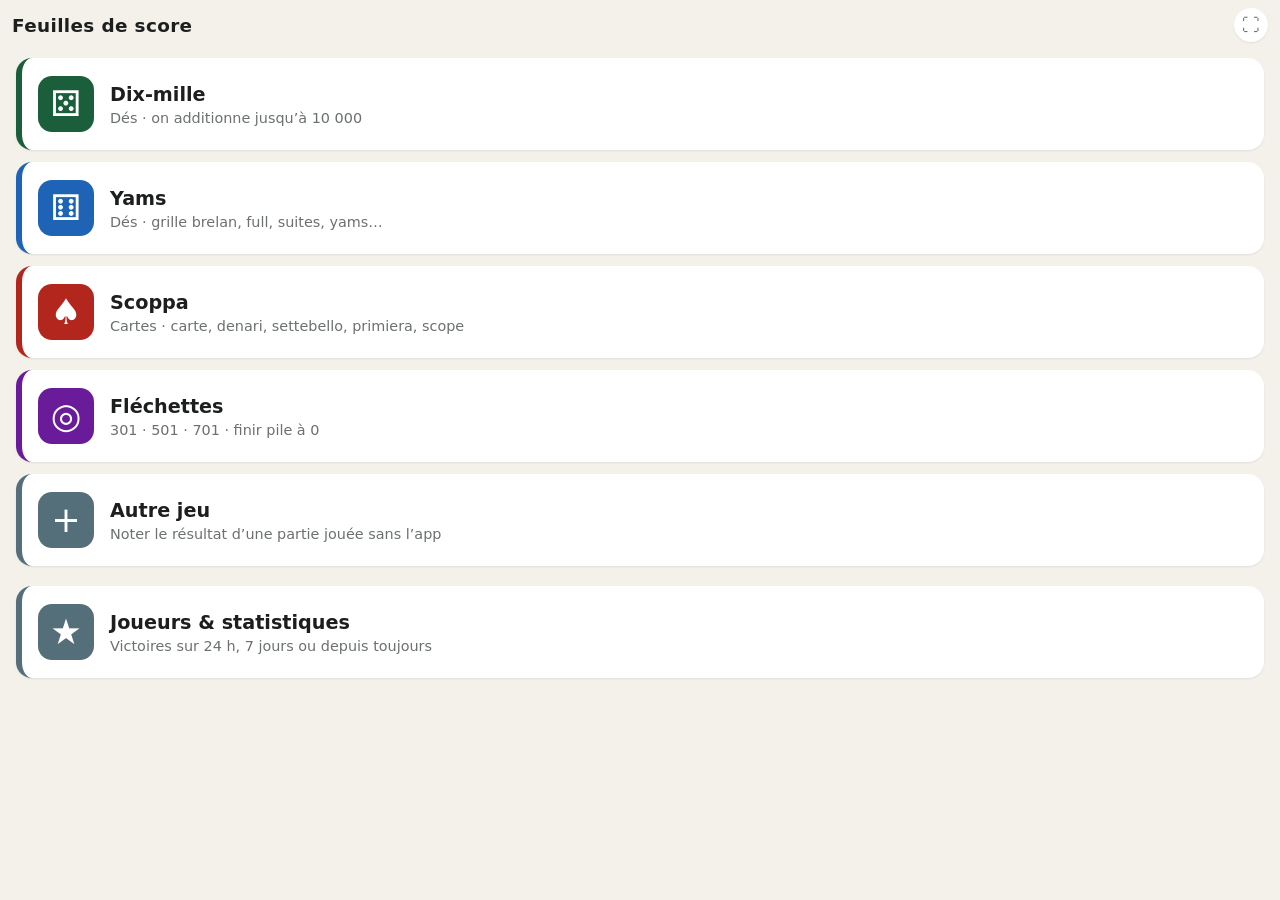
==== commit 1fbb9f63: "Ajoute la saisie de parties d'autres jeux pour les statistiques Page « Autre jeu » : nom du jeu (nom" ====
--- a/index.html
+++ b/index.html
@@ -40,6 +40,10 @@
       <span class="game-icon">◎</span>
       <span class="game-text"><strong>Fléchettes</strong><span>301 · 501 · 701 · finir pile à 0</span></span>
     </a>
+    <a class="game-card" href="autre.html" style="--gc: #546e7a">
+      <span class="game-icon">+</span>
+      <span class="game-text"><strong>Autre jeu</strong><span>Noter le résultat d’une partie jouée sans l’app</span></span>
+    </a>
     <a class="game-card players-card" href="joueurs.html" style="--gc: #546e7a">
       <span class="game-icon">★</span>
       <span class="game-text"><strong>Joueurs &amp; statistiques</strong><span>Victoires sur 24 h, 7 jours ou depuis toujours</span></span>
--- a/style.css
+++ b/style.css
@@ -707,7 +707,16 @@
 .global { padding: 0 16px calc(24px + env(safe-area-inset-bottom)); }
 .g-section { margin-top: 18px; }
 .g-section h2 { font-size: 1rem; margin: 0 0 8px; }
-.period-tabs { margin-top: 4px; }
+.period-tabs { margin-top: 4px; flex-wrap: nowrap; }
+.period-tabs .chip { flex: 1 1 auto; min-width: 0; padding: 8px 6px; }
+.period-nav {
+  display: flex; align-items: center; justify-content: space-between;
+  margin-top: 10px; padding: 4px;
+  background: var(--surface); box-shadow: var(--shadow); border-radius: 999px;
+}
+.period-nav strong { font-size: 1rem; }
+.period-nav .icon-btn { font-size: 1.5rem; color: var(--text); box-shadow: none; }
+.period-nav .icon-btn:disabled { opacity: .25; }
 .records { display: flex; flex-direction: column; gap: 6px; }
 .record-row {
   display: flex; justify-content: space-between; gap: 12px;
@@ -730,3 +739,41 @@
 .past-game-title { font-size: .78rem; color: var(--muted); font-weight: 600; }
 .past-game-scores { font-size: .9rem; }
 .roster-list { display: flex; flex-direction: column; gap: 6px; margin: 8px 0; }
+
+/* ---- Guests, sharing, backup ---- */
+.roster-chip.guest { border: 1px dashed var(--muted); font-style: italic; }
+.roster-extra { display: flex; gap: 4px; flex: none; }
+.mini-btn {
+  padding: 6px 8px; border-radius: 8px;
+  background: var(--key-fn); font-size: .75rem; font-weight: 700;
+}
+.mini-btn.on { background: var(--accent); color: var(--accent-text); }
+.btn-row { display: flex; gap: 8px; }
+.btn-row .wide-btn { flex: 1; }
+.qr-box {
+  background: #fff; border-radius: 14px; padding: 8px;
+  width: min(100%, 340px); margin: 10px auto;
+}
+.qr-box svg { display: block; width: 100%; height: auto; }
+.scan-view {
+  position: relative; overflow: hidden;
+  border-radius: 14px; background: #000;
+  aspect-ratio: 3 / 4; max-height: 60dvh; margin: 10px auto 0; width: 100%;
+}
+.scan-view video { width: 100%; height: 100%; object-fit: cover; display: block; }
+.scan-mark {
+  position: absolute; left: 50%; top: 50%;
+  width: 62%; aspect-ratio: 1; transform: translate(-50%, -50%);
+  border: 3px solid #fff; border-radius: 16px;
+  box-shadow: 0 0 0 100vmax rgba(0, 0, 0, .35);
+}
+
+/* ---- Other game entered by hand ---- */
+.title-input { width: 100%; font-size: 1.1rem; padding: 12px; }
+.titles { margin-top: 8px; }
+.low-row { margin-top: 8px; }
+.result-row { padding: 6px 8px 6px 10px; }
+.score-input { flex: 0 0 96px; text-align: right; font-variant-numeric: tabular-nums; }
+.win-btn { padding: 8px 10px; font-size: .85rem; }
+.save-btn { width: 100%; margin-top: 4px; }
+.save-btn:disabled { opacity: .5; }
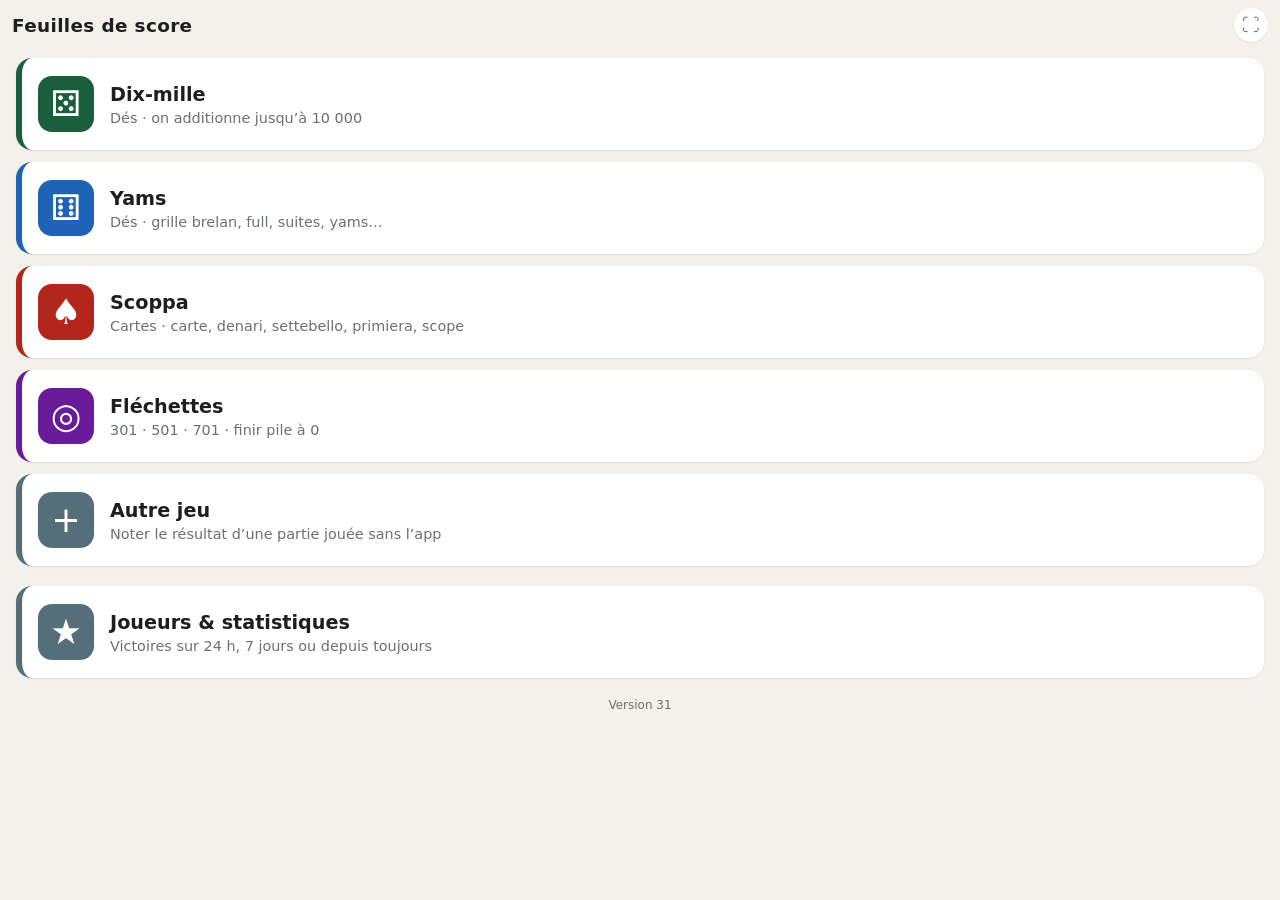
==== commit 0a0b6aa8: "Android installé : plus d'affichage sous la barre de navigation viewport-fit=cover faisait dessiner " ====
--- a/index.html
+++ b/index.html
@@ -2,7 +2,15 @@
 <html lang="fr">
 <head>
   <meta charset="utf-8">
-  <meta name="viewport" content="width=device-width, initial-scale=1, maximum-scale=1, user-scalable=no, viewport-fit=cover">
+  <meta name="viewport" content="width=device-width, initial-scale=1, maximum-scale=1, user-scalable=no">
+  <script>
+    // Edge to edge only on iPhone / iPad (needed there against iOS 26's top blur).
+    // On Android, Chrome would draw an installed app under its navigation bar
+    // and hide the bottom of the page.
+    if (/iPhone|iPad|iPod/.test(navigator.userAgent) || (navigator.platform === 'MacIntel' && navigator.maxTouchPoints > 1)) {
+      document.querySelector('meta[name=viewport]').content += ', viewport-fit=cover';
+    }
+  </script>
   <meta name="theme-color" content="#f3f1ea" media="(prefers-color-scheme: light)">
   <meta name="theme-color" content="#121412" media="(prefers-color-scheme: dark)">
   <meta name="apple-mobile-web-app-capable" content="yes">
@@ -49,10 +57,14 @@
       <span class="game-text"><strong>Joueurs &amp; statistiques</strong><span>Victoires sur 24 h, 7 jours ou depuis toujours</span></span>
     </a>
   </main>
+  <p id="appVersion" class="app-version"></p>
 
   <div id="toast" class="toast" role="status" aria-live="polite"></div>
 
   <script src="common.js"></script>
-  <script>initChrome();</script>
+  <script>
+    initChrome();
+    document.getElementById('appVersion').textContent = `Version ${APP_VERSION}`;
+  </script>
 </body>
 </html>
--- a/style.css
+++ b/style.css
@@ -46,7 +46,8 @@
 body {
   display: flex;
   flex-direction: column;
-  height: 100dvh;
+  /* Measured visible height (common.js), 100dvh until it is known. */
+  height: var(--app-height, 100dvh);
   background: var(--bg);
   color: var(--text);
   font-family: system-ui, -apple-system, "Segoe UI", Roboto, sans-serif;
@@ -255,7 +256,7 @@
 .keypad {
   display: grid;
   grid-template-columns: repeat(4, 1fr);
-  grid-auto-rows: clamp(46px, 8.5dvh, 72px);
+  grid-auto-rows: clamp(46px, calc(var(--app-height, 100dvh) * 0.085), 72px);
   gap: 6px;
 }
 .keypad button {
@@ -276,7 +277,7 @@
 
 .keypad button.span2 { grid-column: span 2; }
 .keypad button.ok.span4 { grid-column: span 4; }
-.keypad.compact { grid-auto-rows: clamp(40px, 6.6dvh, 60px); }
+.keypad.compact { grid-auto-rows: clamp(40px, calc(var(--app-height, 100dvh) * 0.066), 60px); }
 
 /* ---- Chips (quick values, target choice) ---- */
 .chips { display: flex; flex-wrap: wrap; gap: 6px; }
@@ -300,7 +301,7 @@
 .quick-values .chip { min-width: 0; padding: 10px 0; font-size: 1.05rem; }
 .keypad.yams-pad {
   grid-template-columns: repeat(3, 1fr);
-  grid-auto-rows: clamp(42px, 6.4dvh, 56px);
+  grid-auto-rows: clamp(42px, calc(var(--app-height, 100dvh) * 0.064), 56px);
 }
 .keypad.yams-pad button.ok { grid-column: auto; font-size: 1.5rem; }
 .combo-pad { display: flex; flex-direction: column; gap: 6px; padding: 0 2px 4px; }
@@ -576,7 +577,7 @@
 }
 .stats-sheet {
   width: 100%; max-width: 640px;
-  max-height: calc(100dvh - 24px - env(safe-area-inset-top));
+  max-height: calc(var(--app-height, 100dvh) - 24px - env(safe-area-inset-top));
   overflow-y: auto;
   background: var(--bg);
   border-radius: 18px 18px 0 0;
@@ -604,7 +605,7 @@
 .chart .grid { stroke: var(--line); stroke-width: 1; }
 .chart .tick { fill: var(--muted); font-size: 10.5px; font-variant-numeric: tabular-nums; }
 .chart .target { stroke: var(--muted); stroke-width: 1; }
-.chart .target-label { font-weight: 600; }
+.chart .target-label { font-weight: 600; paint-order: stroke; stroke: var(--surface); stroke-width: 4px; stroke-linejoin: round; }
 .chart .line { fill: none; stroke-width: 2; stroke-linejoin: round; stroke-linecap: round; }
 .chart .dot { stroke: var(--surface); stroke-width: 2; }
 .chart .rule { stroke: var(--muted); stroke-width: 1; }
@@ -708,6 +709,12 @@
 .g-section { margin-top: 18px; }
 .g-section h2 { font-size: 1rem; margin: 0 0 8px; }
 .period-tabs { margin-top: 4px; flex-wrap: nowrap; }
+.game-filter {
+  flex-wrap: nowrap; overflow-x: auto; margin: 10px -16px 0; padding: 2px 16px 6px;
+  scrollbar-width: none;
+}
+.game-filter::-webkit-scrollbar { display: none; }
+.game-filter .chip { flex: none; white-space: nowrap; }
 .period-tabs .chip { flex: 1 1 auto; min-width: 0; padding: 8px 6px; }
 .period-nav {
   display: flex; align-items: center; justify-content: space-between;
@@ -758,12 +765,12 @@
 .scan-view {
   position: relative; overflow: hidden;
   border-radius: 14px; background: #000;
-  aspect-ratio: 3 / 4; max-height: 60dvh; margin: 10px auto 0; width: 100%;
+  aspect-ratio: 3 / 4; max-height: calc(var(--app-height, 100dvh) * 0.6); margin: 10px auto 0; width: 100%;
 }
 .scan-view video { width: 100%; height: 100%; object-fit: cover; display: block; }
 .scan-mark {
   position: absolute; left: 50%; top: 50%;
-  width: 62%; aspect-ratio: 1; transform: translate(-50%, -50%);
+  width: 80%; aspect-ratio: 1; transform: translate(-50%, -50%);
   border: 3px solid #fff; border-radius: 16px;
   box-shadow: 0 0 0 100vmax rgba(0, 0, 0, .35);
 }
@@ -777,3 +784,39 @@
 .win-btn { padding: 8px 10px; font-size: .85rem; }
 .save-btn { width: 100%; margin-top: 4px; }
 .save-btn:disabled { opacity: .5; }
+
+/* ---- Global highlights and charts ---- */
+.highlights { display: grid; grid-template-columns: repeat(auto-fill, minmax(150px, 1fr)); gap: 8px; }
+.highlight {
+  background: var(--surface); box-shadow: var(--shadow);
+  border-radius: 12px; padding: 10px 12px;
+  display: flex; flex-direction: column; gap: 3px;
+}
+.highlight-icon { font-size: 1.3rem; line-height: 1; }
+.highlight-title { font-size: .72rem; font-weight: 700; color: var(--muted); text-transform: uppercase; letter-spacing: .03em; }
+.highlight-text { font-size: .92rem; font-weight: 600; }
+.highlight-sub { font-size: .78rem; color: var(--muted); }
+
+.bars {
+  background: var(--surface); box-shadow: var(--shadow); border-radius: 12px;
+  padding: 10px 12px; display: flex; flex-direction: column; gap: 8px;
+}
+.bar-row { display: grid; grid-template-columns: minmax(70px, 34%) 1fr auto; gap: 8px; align-items: center; font-size: .85rem; }
+.bar-label { white-space: nowrap; overflow: hidden; text-overflow: ellipsis; }
+.bar-track { height: 14px; }
+.bar-fill { display: block; height: 100%; min-width: 3px; border-radius: 0 4px 4px 0; }
+.bar-value { font-weight: 700; font-variant-numeric: tabular-nums; min-width: 1.5em; text-align: right; }
+
+.columns { padding: 18px 10px 6px 10px; }
+.columns-max { position: absolute; top: 4px; left: 10px; font-size: 10.5px; color: var(--muted); }
+.columns-plot {
+  height: 120px; display: flex; align-items: flex-end; gap: 3px;
+  border-bottom: 1px solid var(--line); border-top: 1px solid var(--line);
+}
+.column { flex: 1; height: 100%; display: flex; align-items: flex-end; padding: 0; min-width: 0; }
+.column span { display: block; width: 100%; max-width: 24px; margin: 0 auto; background: var(--accent); border-radius: 4px 4px 0 0; }
+.column:active span { filter: brightness(1.2); }
+.columns-axis { display: flex; gap: 3px; margin-top: 4px; }
+.columns-axis span { flex: 1; min-width: 0; font-size: 10px; color: var(--muted); text-align: left; white-space: nowrap; overflow: visible; }
+.qr-progress { text-align: center; font-weight: 700; margin: 0; min-height: 1.2em; font-variant-numeric: tabular-nums; }
+.app-version { text-align: center; color: var(--muted); font-size: .75rem; margin: 4px 0 calc(16px + env(safe-area-inset-bottom)); }
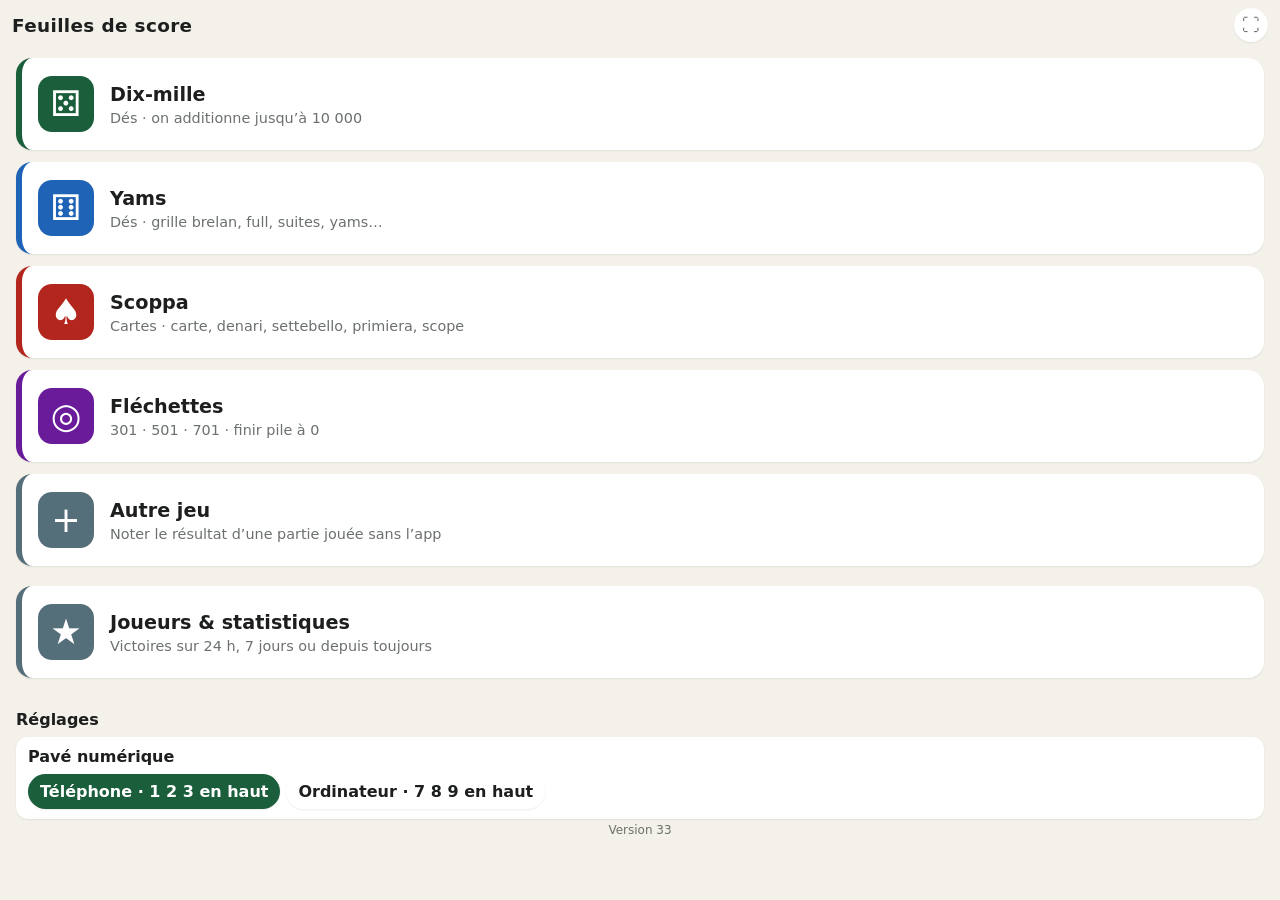
==== commit 7fc28c5d: "Réglage du pavé numérique : téléphone (1 2 3 en haut) ou ordinateur (7 8 9 en haut) Choix sur l'accu" ====
--- a/index.html
+++ b/index.html
@@ -57,6 +57,13 @@
       <span class="game-text"><strong>Joueurs &amp; statistiques</strong><span>Victoires sur 24 h, 7 jours ou depuis toujours</span></span>
     </a>
   </main>
+  <section class="settings">
+    <h2>Réglages</h2>
+    <div class="setting-row">
+      <span>Pavé numérique</span>
+      <div id="keypadChoice" class="chips"></div>
+    </div>
+  </section>
   <p id="appVersion" class="app-version"></p>
 
   <div id="toast" class="toast" role="status" aria-live="polite"></div>
@@ -65,6 +72,19 @@
   <script>
     initChrome();
     document.getElementById('appVersion').textContent = `Version ${APP_VERSION}`;
+    function renderKeypadChoice() {
+      const box = document.getElementById('keypadChoice');
+      box.textContent = '';
+      for (const [layout, label] of [['phone', 'Téléphone · 1 2 3 en haut'], ['computer', 'Ordinateur · 7 8 9 en haut']]) {
+        const b = document.createElement('button');
+        b.type = 'button';
+        b.className = 'chip' + (keypadLayout() === layout ? ' on' : '');
+        b.textContent = label;
+        b.addEventListener('click', () => { setKeypadLayout(layout); renderKeypadChoice(); });
+        box.append(b);
+      }
+    }
+    renderKeypadChoice();
   </script>
 </body>
 </html>
--- a/style.css
+++ b/style.css
@@ -820,3 +820,25 @@
 .columns-axis span { flex: 1; min-width: 0; font-size: 10px; color: var(--muted); text-align: left; white-space: nowrap; overflow: visible; }
 .qr-progress { text-align: center; font-weight: 700; margin: 0; min-height: 1.2em; font-variant-numeric: tabular-nums; }
 .app-version { text-align: center; color: var(--muted); font-size: .75rem; margin: 4px 0 calc(16px + env(safe-area-inset-bottom)); }
+
+/* ---- Folded history ---- */
+details.past-game { display: block; padding: 0; }
+.past-game-sum {
+  display: flex; align-items: center; gap: 10px;
+  padding: 8px 10px 8px 8px; cursor: pointer; list-style: none;
+}
+.past-game-sum::-webkit-details-marker { display: none; }
+.past-game-chevron { color: var(--muted); font-size: 1.3rem; transition: transform .15s; flex: none; }
+details[open] .past-game-chevron { transform: rotate(90deg); }
+.past-game-detail { padding: 0 10px 10px 54px; display: flex; flex-direction: column; gap: 8px; }
+.past-game-detail .wide-btn { padding: 10px; font-size: .9rem; }
+.more-btn { width: 100%; margin-top: 4px; }
+
+/* ---- Settings (home) ---- */
+.settings { padding: 8px 16px 0; }
+.settings h2 { font-size: 1rem; margin: 8px 0; }
+.setting-row {
+  display: flex; flex-direction: column; gap: 8px;
+  background: var(--surface); box-shadow: var(--shadow); border-radius: 12px; padding: 10px 12px;
+  font-weight: 600;
+}
